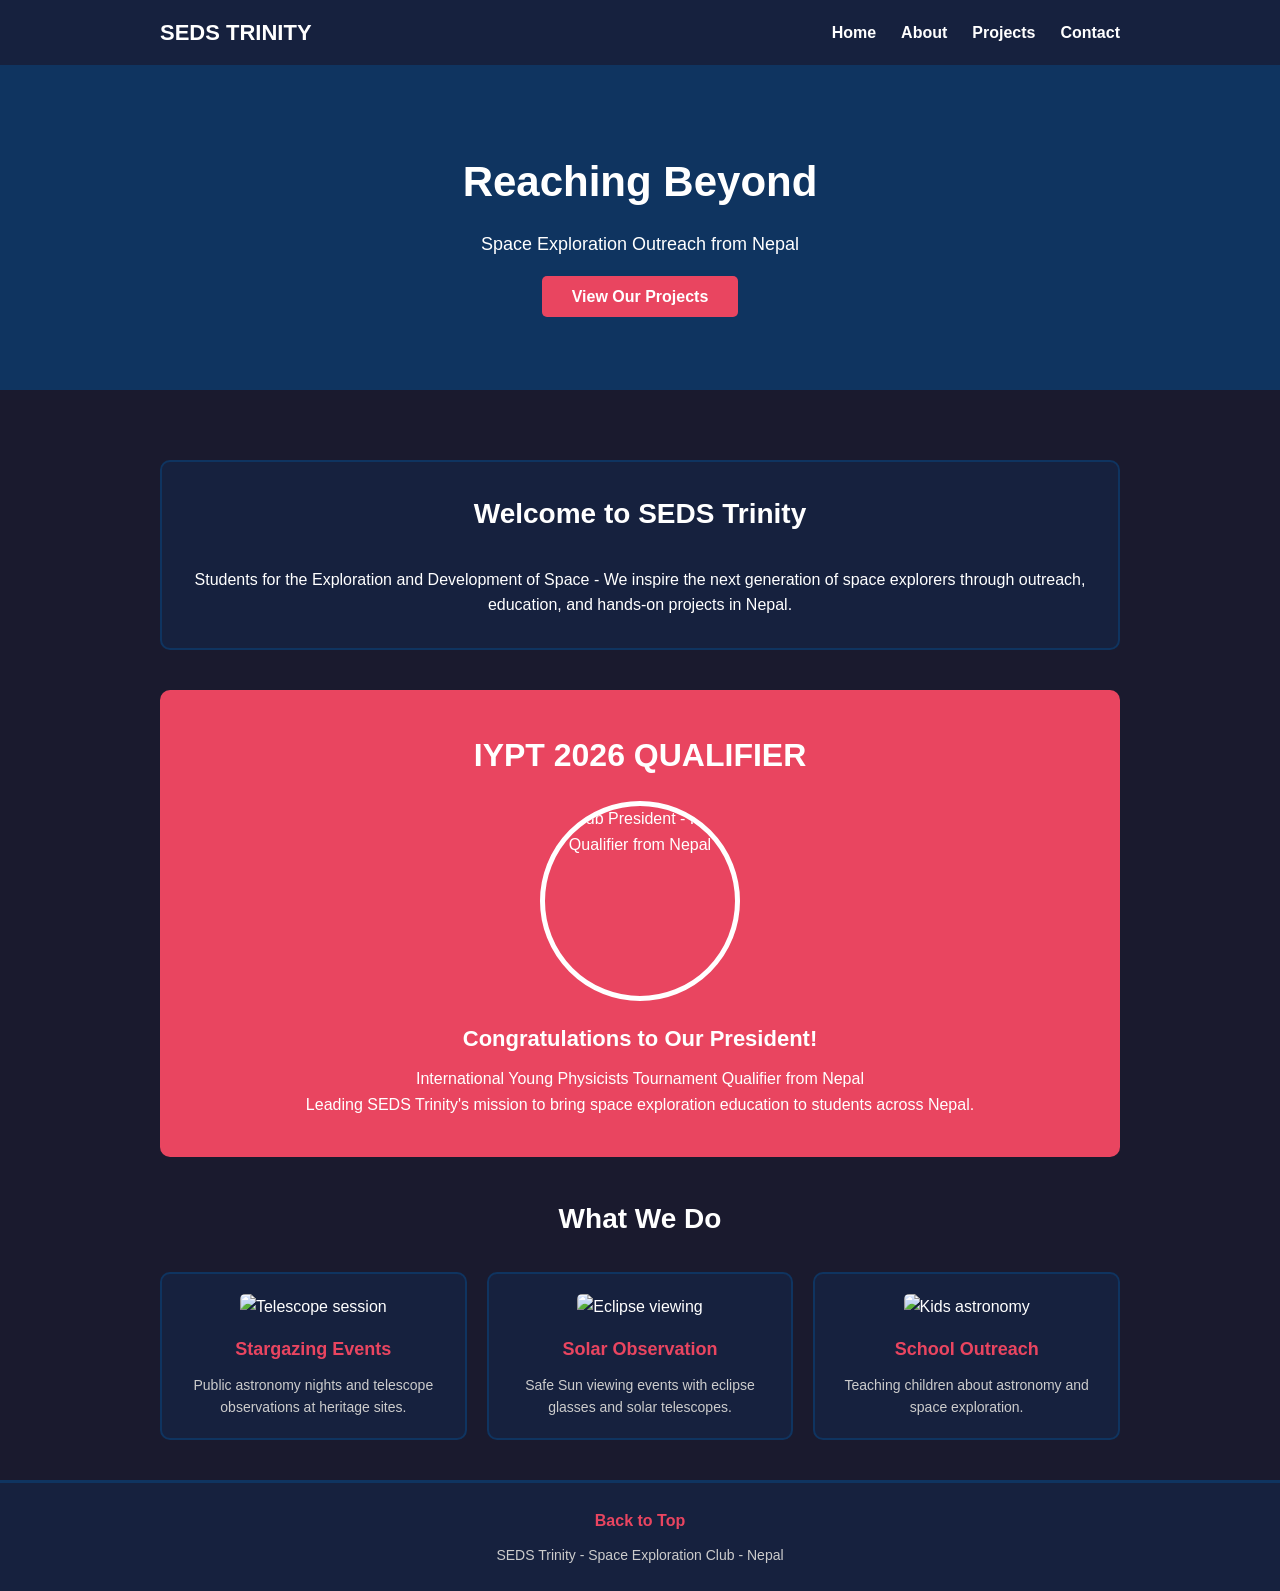
==== index.html @ de7b5e02 "Add files via upload" ====
<!DOCTYPE html>
<html lang="en">
<head>
    <meta charset="UTF-8">
    <meta name="viewport" content="width=device-width, initial-scale=1.0">
    <title>SEDS Trinity - Space Exploration Outreach</title>
    <link rel="stylesheet" href="style.css">
</head>
<body>
    <header>
        <nav>
            <div class="logo">SEDS TRINITY</div>
            <ul class="nav-links">
                <li><a href="index.html">Home</a></li>
                <li><a href="about.html">About</a></li>
                <li><a href="projects.html">Projects</a></li>
                <li><a href="contact.html">Contact</a></li>
            </ul>
        </nav>
    </header>

    <section class="hero">
        <h1>Reaching Beyond</h1>
        <p>Space Exploration Outreach from Nepal</p>
        <a href="projects.html" class="cta-button">View Our Projects</a>
    </section>

    <div class="content">
        <section class="mission">
            <h2 class="section-title">Welcome to SEDS Trinity</h2>
            <p>Students for the Exploration and Development of Space - We inspire the next generation of space explorers through outreach, education, and hands-on projects in Nepal.</p>
        </section>

        <section class="iypt-section">
            <h2>IYPT 2026 QUALIFIER</h2>
            <img src="images/president.jpg" alt="Club President - IYPT Qualifier from Nepal">
            <h3>Congratulations to Our President!</h3>
            <p>International Young Physicists Tournament Qualifier from Nepal<br>
            Leading SEDS Trinity's mission to bring space exploration education to students across Nepal.</p>
        </section>

        <h2 class="section-title">What We Do</h2>
        <div class="projects-grid">
            <article class="project-card">
                <img src="https://hebbkx1anhila5yf.public.blob.vercel-storage.com/IMG-20260116-WA0200-TsGkdJYZTdtAKbH1X0Xp45AK5cdZyT.jpg" alt="Telescope session">
                <h3>Stargazing Events</h3>
                <p>Public astronomy nights and telescope observations at heritage sites.</p>
            </article>
            <article class="project-card">
                <img src="https://hebbkx1anhila5yf.public.blob.vercel-storage.com/IMG-20260116-WA0018-GEKkafwyhMJja9euT4ejNrIiw3ciVZ.jpg" alt="Eclipse viewing">
                <h3>Solar Observation</h3>
                <p>Safe Sun viewing events with eclipse glasses and solar telescopes.</p>
            </article>
            <article class="project-card">
                <img src="https://hebbkx1anhila5yf.public.blob.vercel-storage.com/IMG-20260117-WA0004-IBfyGqlhPbUP5fz2wrxb5h6Hn8F1TS.jpg" alt="Kids astronomy">
                <h3>School Outreach</h3>
                <p>Teaching children about astronomy and space exploration.</p>
            </article>
        </div>
    </div>

    <footer>
        <a href="#" class="back-to-top">Back to Top</a>
        <p class="copyright">SEDS Trinity - Space Exploration Club - Nepal</p>
    </footer>
</body>
</html>
---- style.css ----
/* Basic Reset */
* {
    margin: 0;
    padding: 0;
    box-sizing: border-box;
}

/* Body Styles */
body {
    font-family: Arial, sans-serif;
    line-height: 1.6;
    color: white;
    background-color: #1a1a2e;
}

/* Header */
header {
    background-color: #16213e;
    padding: 15px 0;
    border-bottom: 3px solid #0f3460;
}

nav {
    max-width: 1000px;
    margin: 0 auto;
    padding: 0 20px;
    display: flex;
    justify-content: space-between;
    align-items: center;
}

.logo {
    font-size: 22px;
    font-weight: bold;
    color: white;
}

.nav-links {
    list-style: none;
    display: flex;
    gap: 25px;
}

.nav-links a {
    color: white;
    text-decoration: none;
    font-weight: bold;
}

.nav-links a:hover {
    color: #e94560;
    text-decoration: underline;
}

/* Hero Section */
.hero {
    background-color: #0f3460;
    padding: 80px 20px;
    text-align: center;
}

.hero h1 {
    font-size: 42px;
    margin-bottom: 15px;
}

.hero p {
    font-size: 18px;
    margin-bottom: 25px;
}

.cta-button {
    background-color: #e94560;
    color: white;
    padding: 12px 30px;
    text-decoration: none;
    border-radius: 5px;
    font-weight: bold;
}

.cta-button:hover {
    background-color: #c73e54;
}

/* Content Area */
.content {
    max-width: 1000px;
    margin: 0 auto;
    padding: 40px 20px;
}

/* Mission Section */
.mission {
    background-color: #16213e;
    padding: 30px;
    text-align: center;
    margin: 30px 0;
    border-radius: 10px;
    border: 2px solid #0f3460;
}

/* Section Titles */
.section-title {
    font-size: 28px;
    text-align: center;
    margin-bottom: 30px;
    color: white;
}

/* Projects Grid */
.projects-grid {
    display: grid;
    grid-template-columns: repeat(3, 1fr);
    gap: 20px;
}

.project-card {
    background-color: #16213e;
    border: 2px solid #0f3460;
    padding: 20px;
    border-radius: 10px;
    text-align: center;
}

.project-card:hover {
    border-color: #e94560;
}

.project-card img {
    width: 100%;
    height: 200px;
    object-fit: cover;
    border-radius: 5px;
    margin-bottom: 15px;
}

.project-card h3 {
    font-size: 18px;
    margin-bottom: 10px;
    color: #e94560;
}

.project-card p {
    font-size: 14px;
    color: #ccc;
}

/* Team Grid */
.team-grid {
    display: grid;
    grid-template-columns: repeat(3, 1fr);
    gap: 20px;
}

.team-member {
    text-align: center;
    padding: 25px;
    background-color: #16213e;
    border: 2px solid #0f3460;
    border-radius: 10px;
}

.team-member:hover {
    border-color: #e94560;
}

.team-member img {
    width: 120px;
    height: 120px;
    border-radius: 50%;
    object-fit: cover;
    margin-bottom: 15px;
    border: 3px solid #e94560;
}

.team-member h3 {
    font-size: 18px;
    margin-bottom: 5px;
}

.team-member p {
    font-size: 14px;
    color: #ccc;
}

/* Contact Form */
.contact-form {
    max-width: 500px;
    margin: 0 auto;
}

.form-group {
    margin-bottom: 20px;
}

.form-group label {
    display: block;
    margin-bottom: 8px;
    font-weight: bold;
}

.form-group input,
.form-group textarea {
    width: 100%;
    padding: 12px;
    background-color: #16213e;
    border: 2px solid #0f3460;
    border-radius: 5px;
    color: white;
    font-size: 16px;
}

.form-group input:focus,
.form-group textarea:focus {
    outline: none;
    border-color: #e94560;
}

.form-group textarea {
    height: 120px;
}

.submit-btn {
    width: 100%;
    background-color: #e94560;
    color: white;
    padding: 15px;
    border: none;
    border-radius: 5px;
    font-size: 16px;
    font-weight: bold;
    cursor: pointer;
}

.submit-btn:hover {
    background-color: #c73e54;
}

/* IYPT Highlight Section */
.iypt-section {
    background-color: #e94560;
    padding: 40px;
    margin: 40px 0;
    text-align: center;
    border-radius: 10px;
}

.iypt-section h2 {
    font-size: 32px;
    margin-bottom: 20px;
    color: white;
}

.iypt-section img {
    width: 200px;
    height: 200px;
    border-radius: 50%;
    border: 5px solid white;
    margin: 20px auto;
    display: block;
    object-fit: cover;
}

.iypt-section h3 {
    font-size: 22px;
    margin-bottom: 10px;
    color: white;
}

.iypt-section p {
    font-size: 16px;
    color: white;
}

/* Footer */
footer {
    background-color: #16213e;
    border-top: 3px solid #0f3460;
    padding: 25px;
    text-align: center;
}

.back-to-top {
    color: #e94560;
    text-decoration: none;
    font-weight: bold;
    display: block;
    margin-bottom: 10px;
}

.back-to-top:hover {
    text-decoration: underline;
}

.copyright {
    color: #ccc;
    font-size: 14px;
}

/* Responsive - for smaller screens */
@media (max-width: 768px) {
    .nav-links {
        gap: 15px;
    }
    
    .projects-grid,
    .team-grid {
        grid-template-columns: 1fr;
    }
    
    .hero h1 {
        font-size: 28px;
    }
    
    .iypt-section {
        padding: 25px;
    }
    
    .iypt-section img {
        width: 150px;
        height: 150px;
    }
}
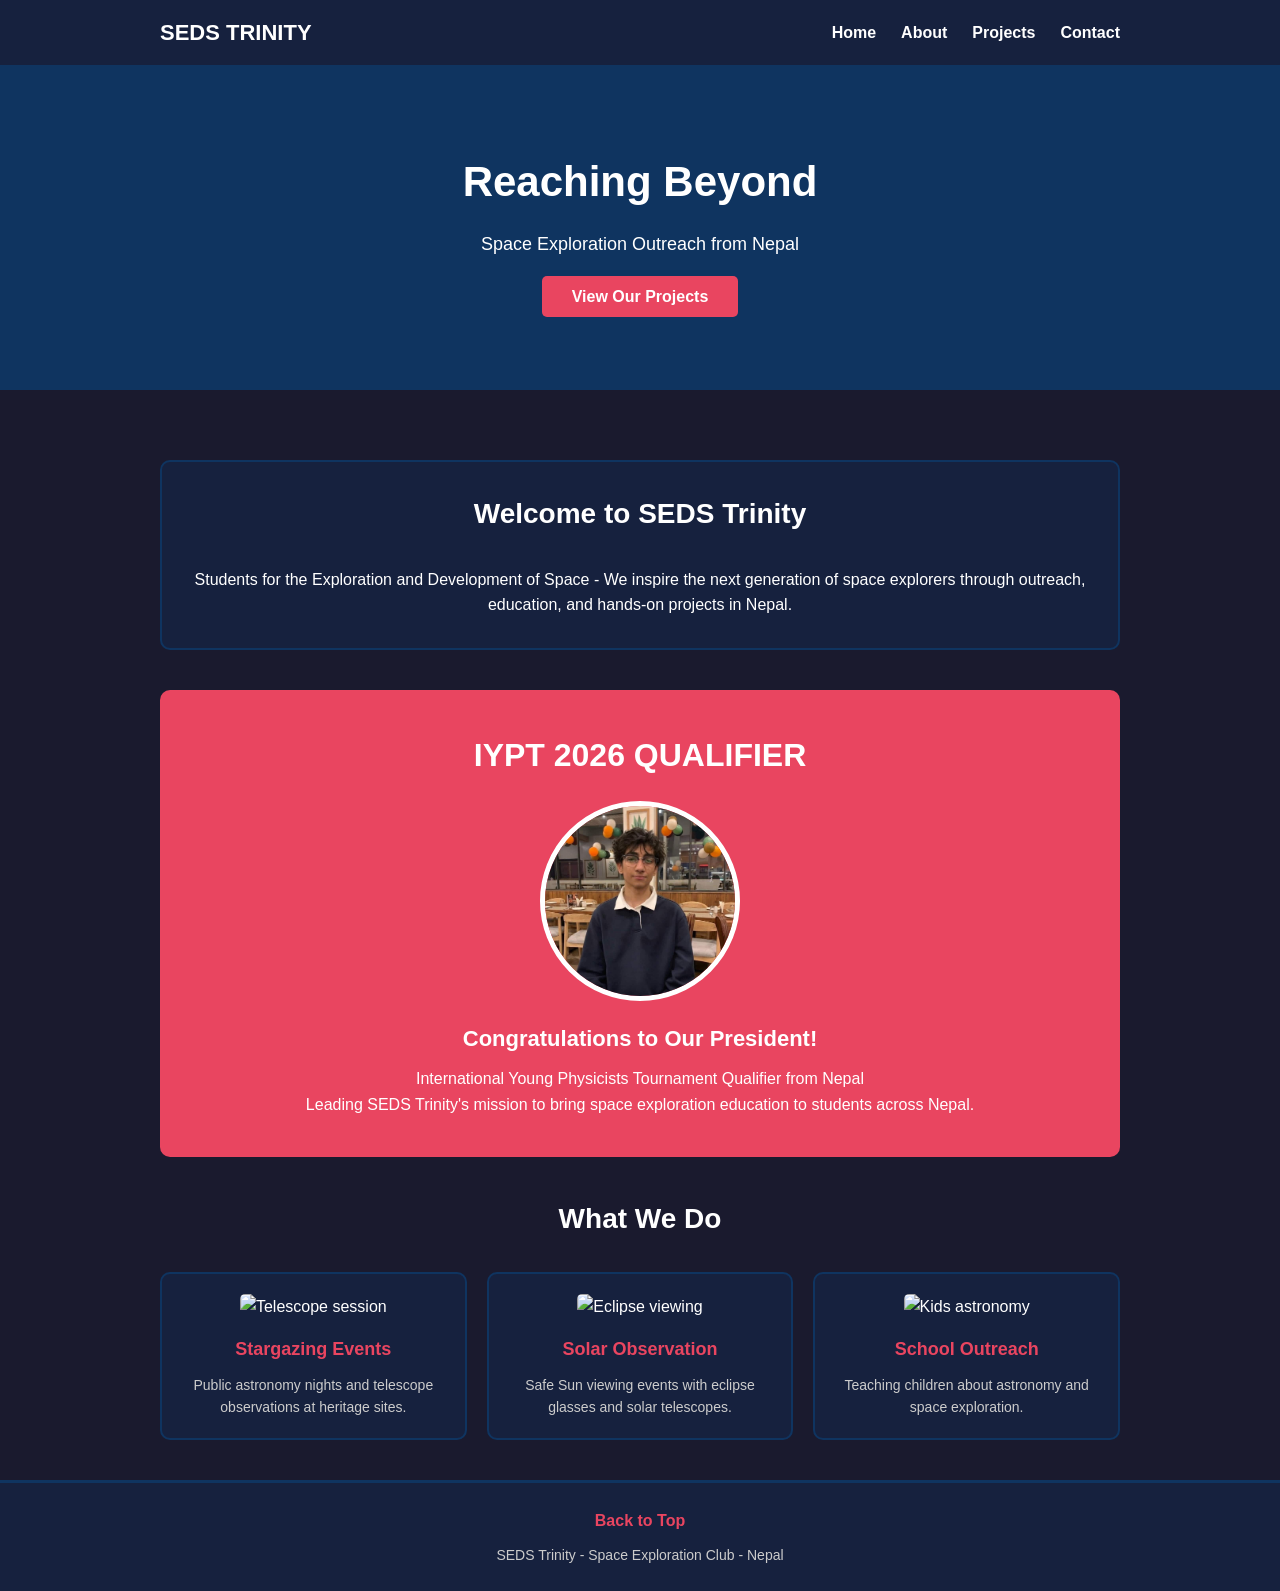
==== commit 456acd7f: "Update image source path for president.jpg" ====
--- a/index.html
+++ b/index.html
@@ -33,7 +33,7 @@
 
         <section class="iypt-section">
             <h2>IYPT 2026 QUALIFIER</h2>
-            <img src="images/president.jpg" alt="Club President - IYPT Qualifier from Nepal">
+            <img src="/president.jpg" alt="Club President - IYPT Qualifier from Nepal">
             <h3>Congratulations to Our President!</h3>
             <p>International Young Physicists Tournament Qualifier from Nepal<br>
             Leading SEDS Trinity's mission to bring space exploration education to students across Nepal.</p>
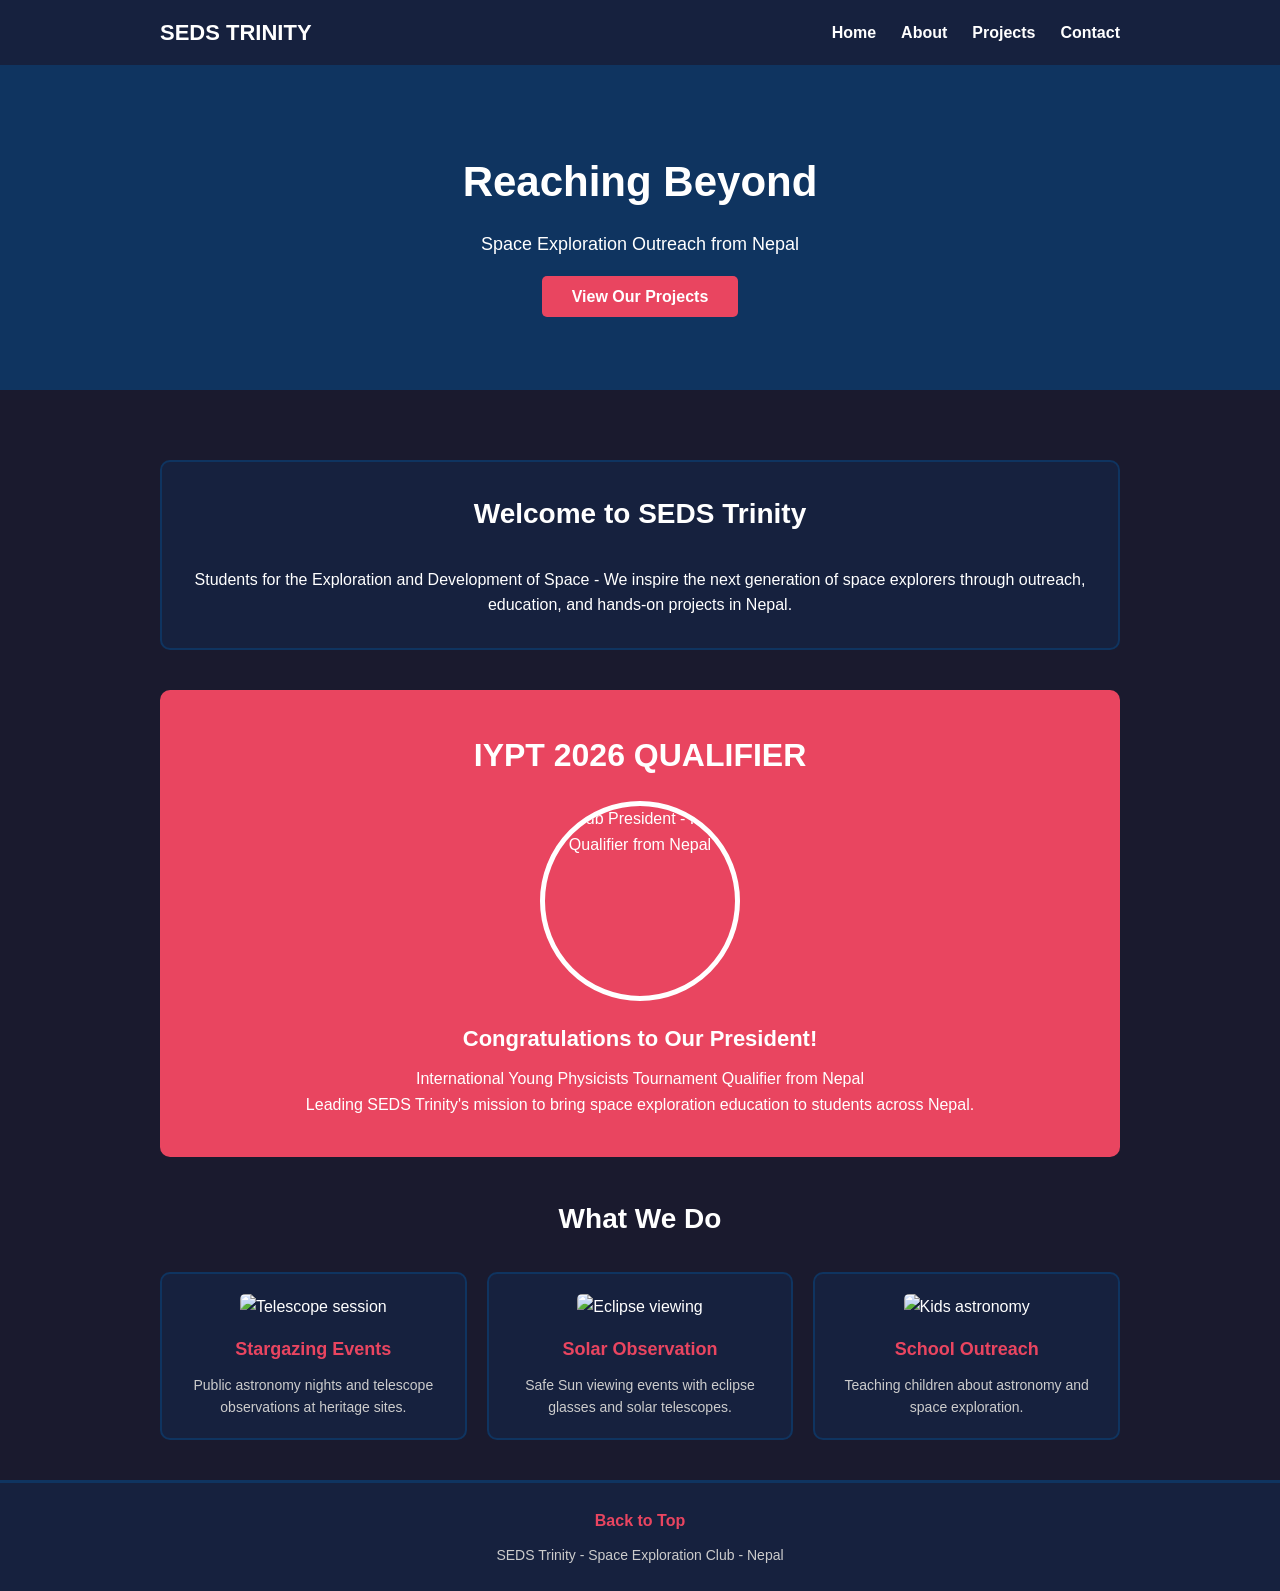
==== commit 2019cf96: "Add files via upload" ====
--- a/index.html
+++ b/index.html
@@ -33,7 +33,7 @@
 
         <section class="iypt-section">
             <h2>IYPT 2026 QUALIFIER</h2>
-            <img src="/president.jpg" alt="Club President - IYPT Qualifier from Nepal">
+            <img src="projects/IMG_20260417_201648_630.jpg" alt="Club President - IYPT Qualifier from Nepal">
             <h3>Congratulations to Our President!</h3>
             <p>International Young Physicists Tournament Qualifier from Nepal<br>
             Leading SEDS Trinity's mission to bring space exploration education to students across Nepal.</p>
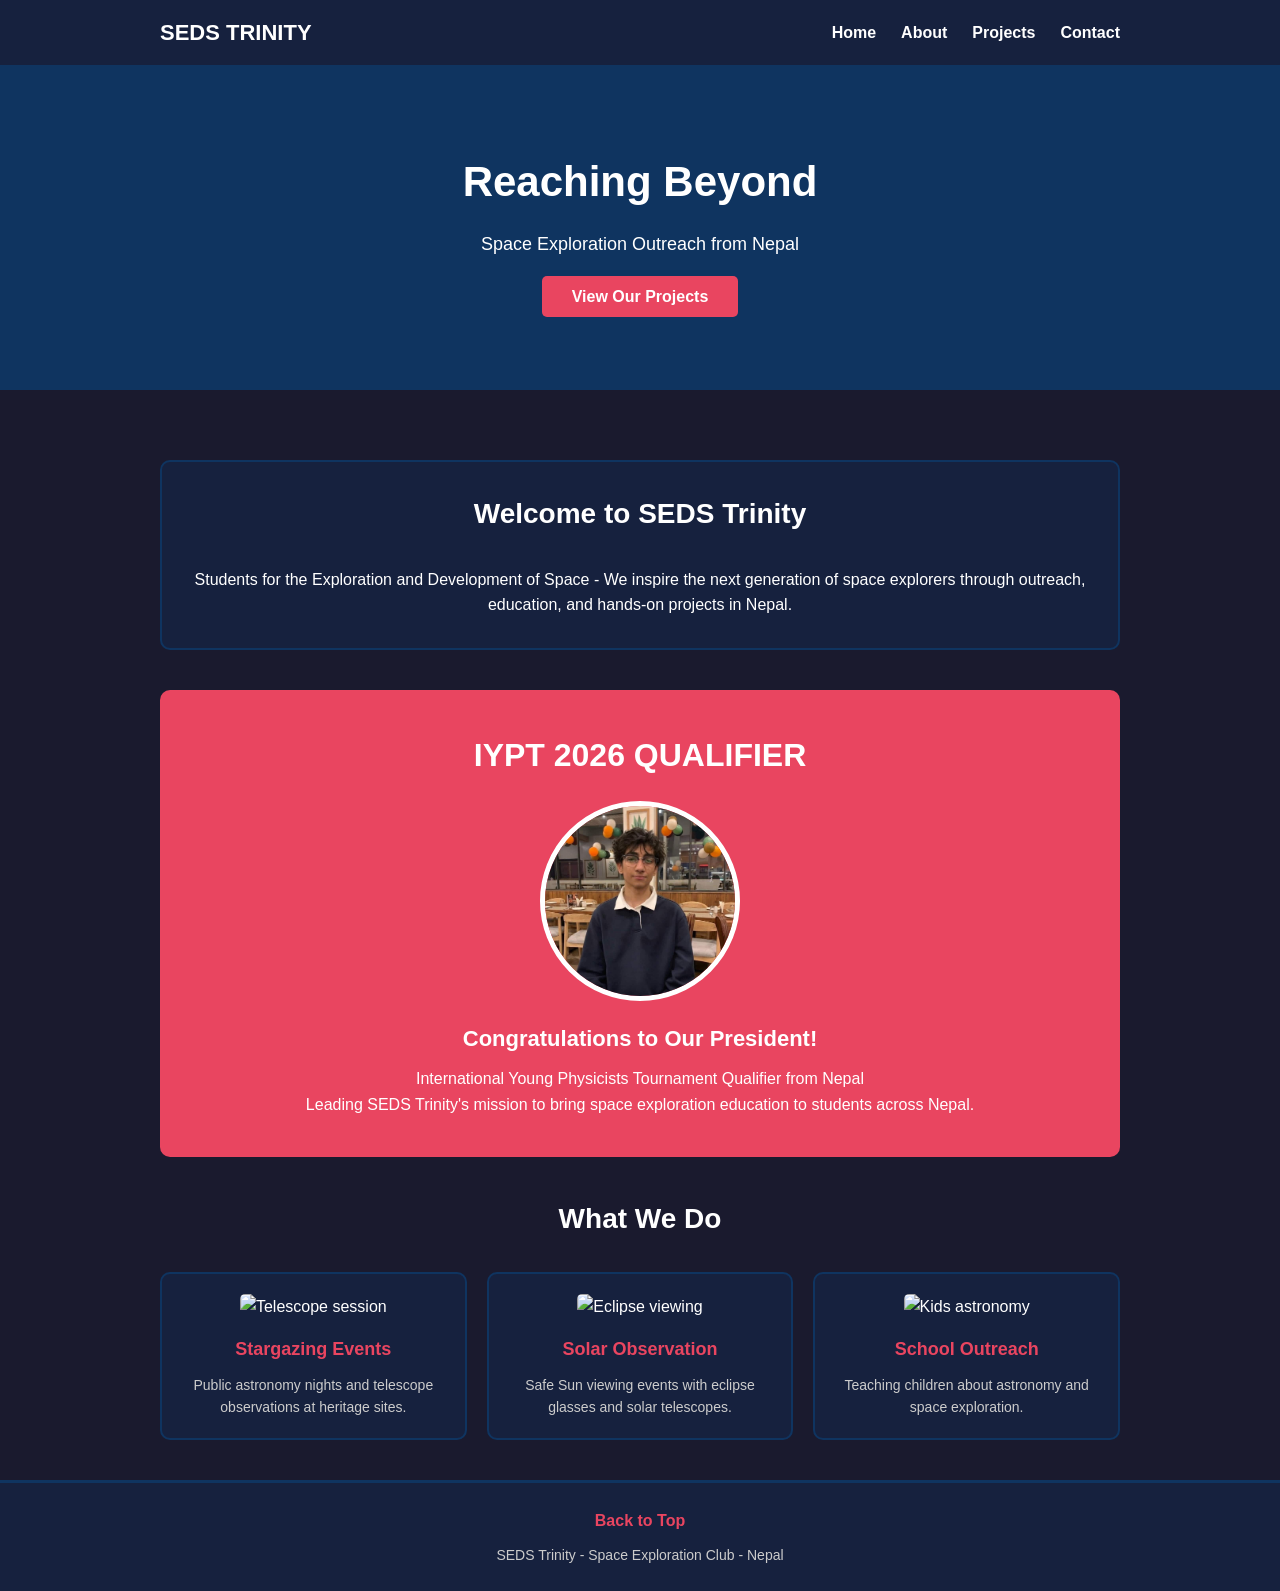
==== commit f6617072: "Update index.html" ====
--- a/index.html
+++ b/index.html
@@ -33,7 +33,7 @@
 
         <section class="iypt-section">
             <h2>IYPT 2026 QUALIFIER</h2>
-            <img src="projects/IMG_20260417_201648_630.jpg" alt="Club President - IYPT Qualifier from Nepal">
+            <img src="IMG_20260417_201648_630.jpg" alt="Club President - IYPT Qualifier from Nepal">
             <h3>Congratulations to Our President!</h3>
             <p>International Young Physicists Tournament Qualifier from Nepal<br>
             Leading SEDS Trinity's mission to bring space exploration education to students across Nepal.</p>
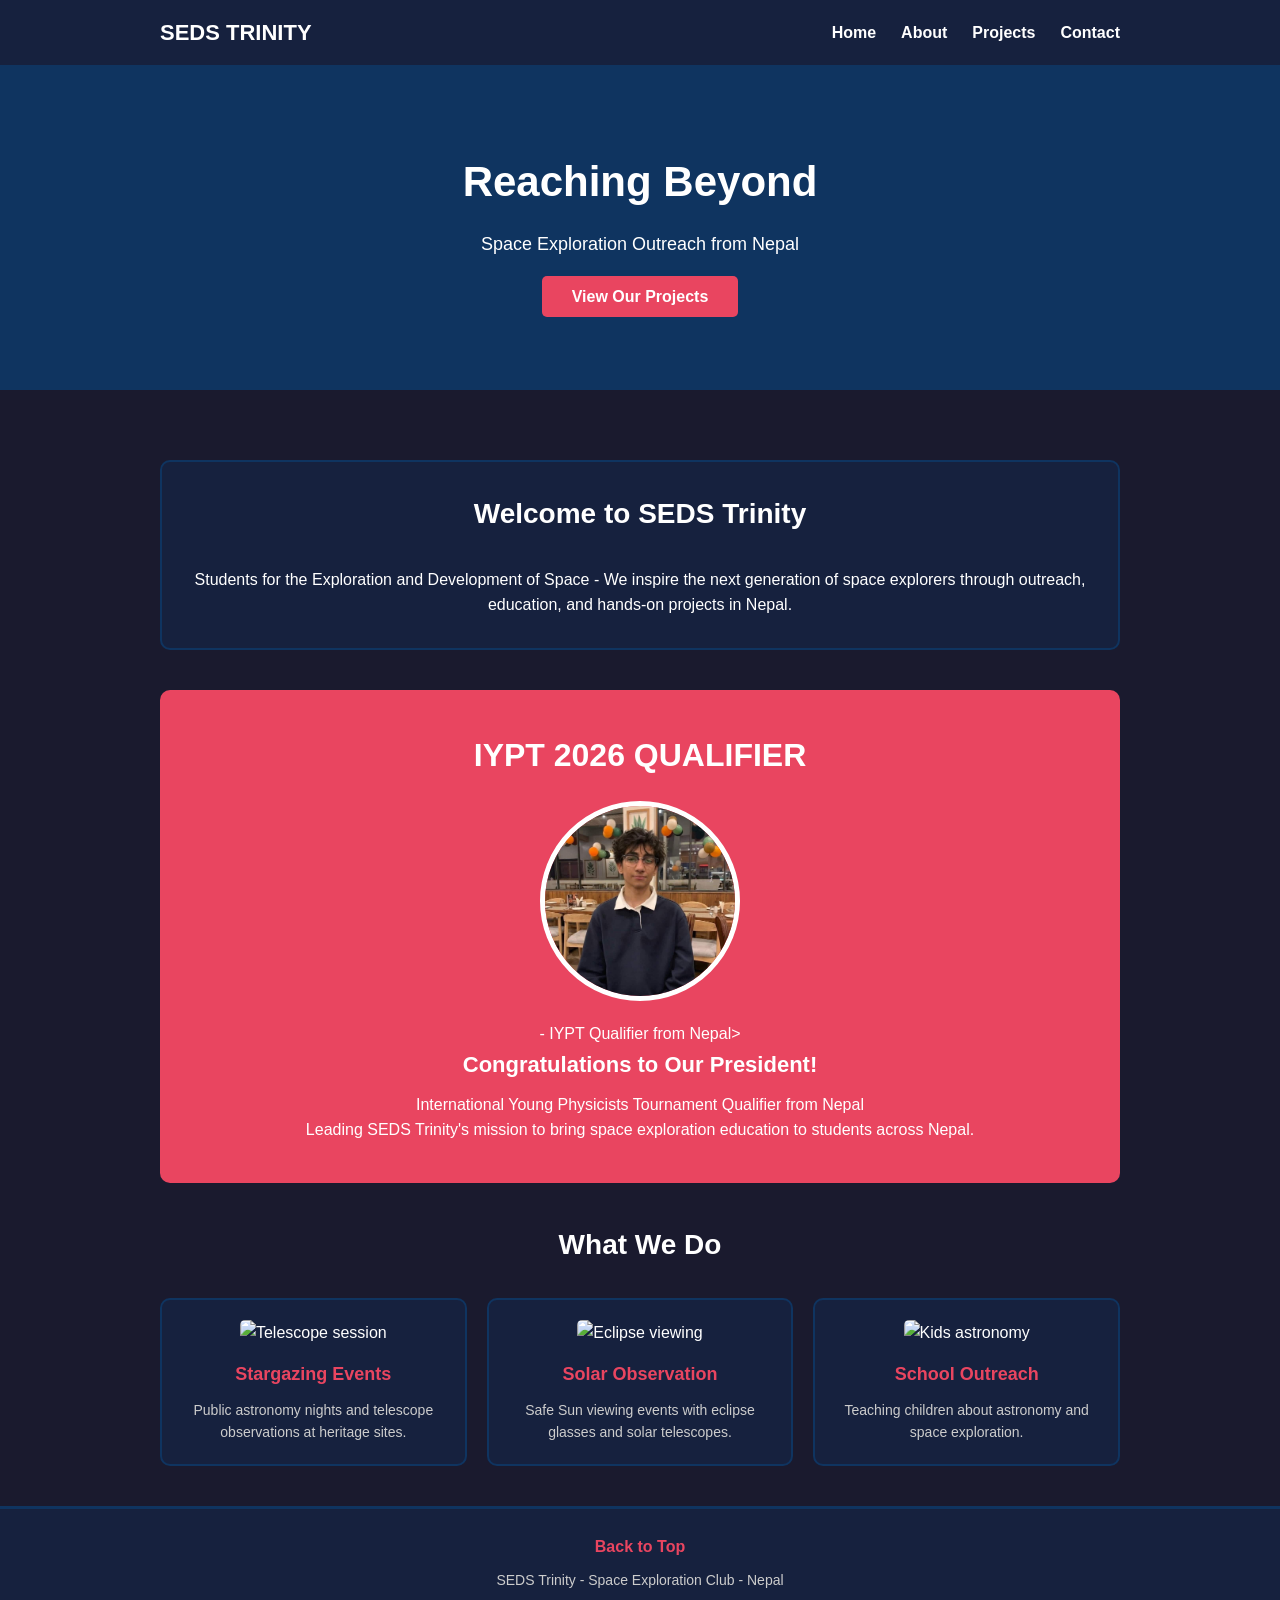
==== commit 7f434fae: "Update index.html" ====
--- a/index.html
+++ b/index.html
@@ -33,7 +33,7 @@
 
         <section class="iypt-section">
             <h2>IYPT 2026 QUALIFIER</h2>
-            <img src="IMG_20260417_201648_630.jpg" alt="Club President - IYPT Qualifier from Nepal">
+            <img src="IMG_20260417_201648_630.jpg" alt="Club President">  - IYPT Qualifier from Nepal>
             <h3>Congratulations to Our President!</h3>
             <p>International Young Physicists Tournament Qualifier from Nepal<br>
             Leading SEDS Trinity's mission to bring space exploration education to students across Nepal.</p>
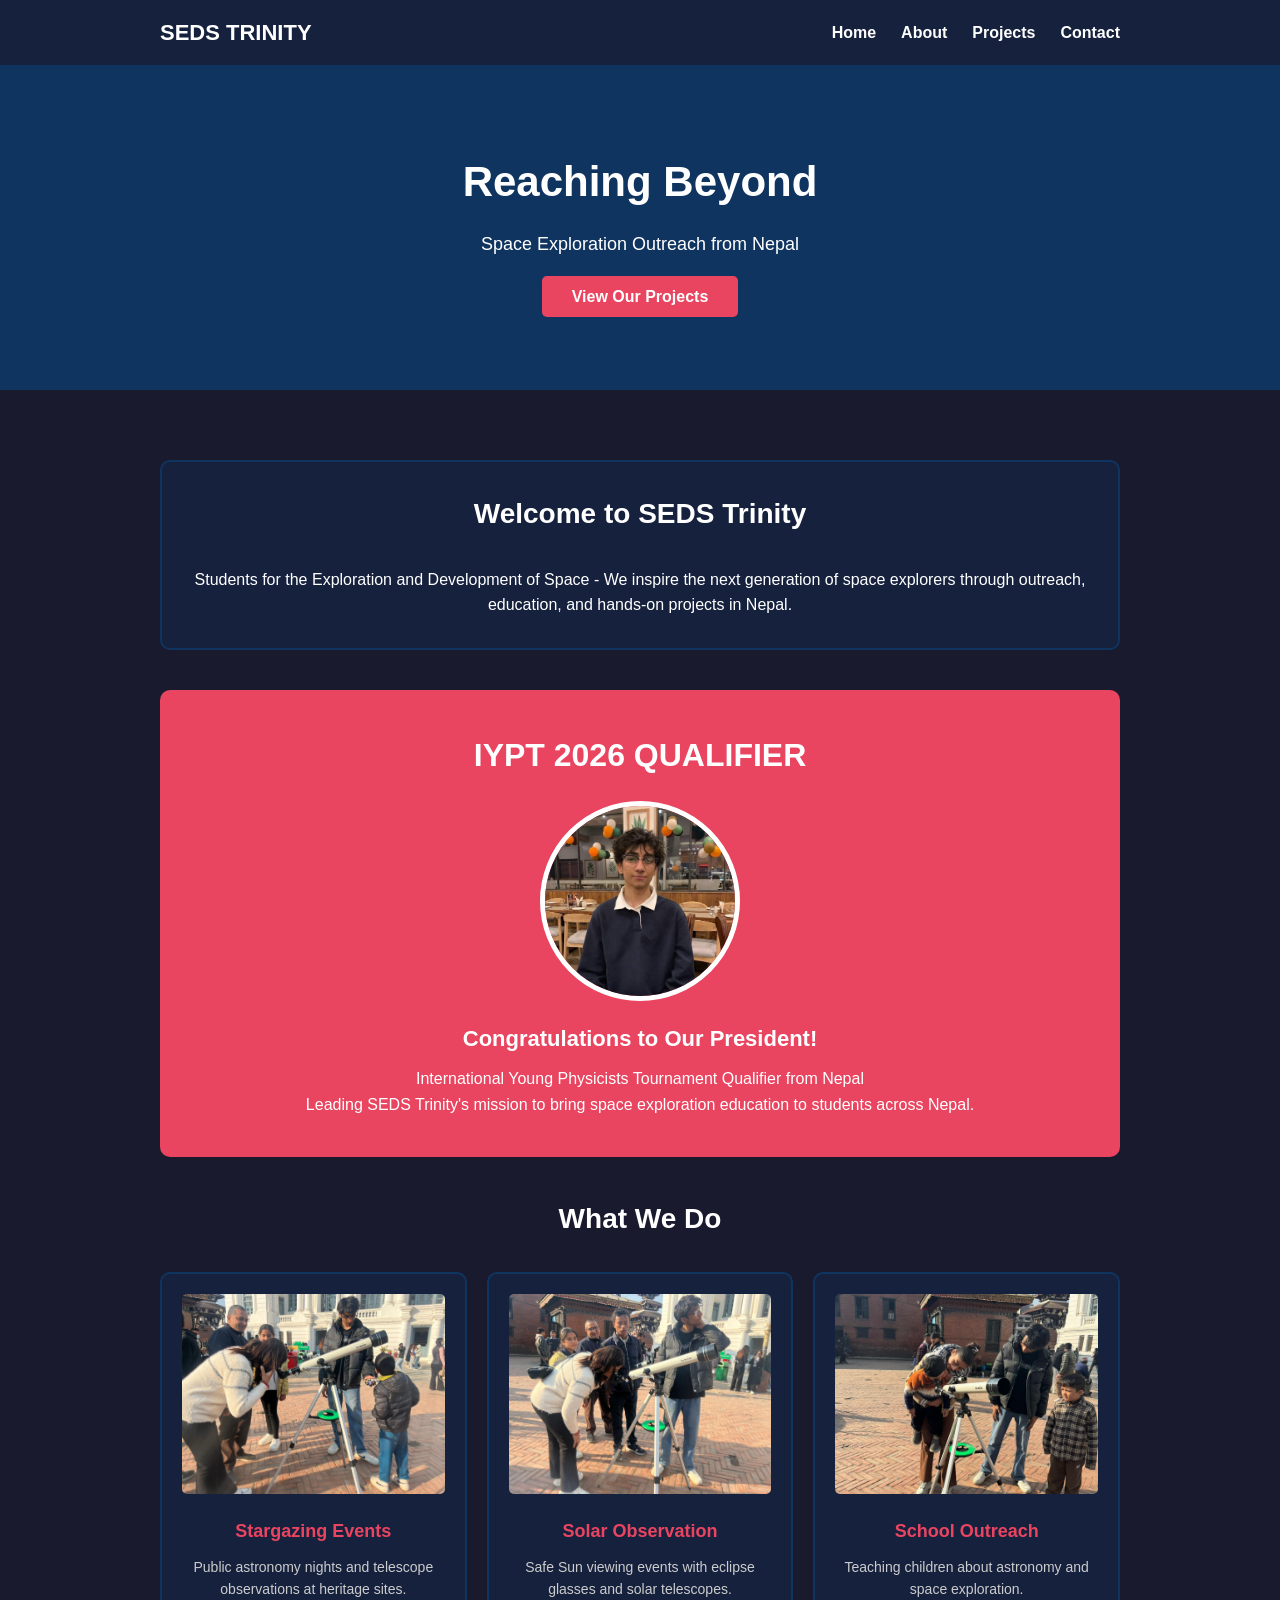
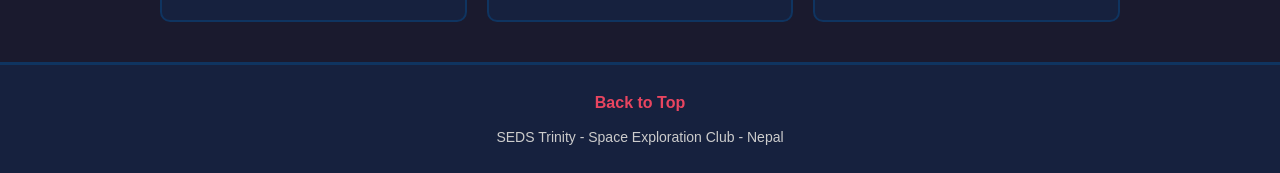
==== commit 1769f0ba: "Update index.html" ====
--- a/index.html
+++ b/index.html
@@ -33,7 +33,7 @@
 
         <section class="iypt-section">
             <h2>IYPT 2026 QUALIFIER</h2>
-            <img src="IMG_20260417_201648_630.jpg" alt="Club President">  - IYPT Qualifier from Nepal>
+            <img src="IMG_20260417_201648_630.jpg" alt="Club President - IYPT Qualifier from Nepal">
             <h3>Congratulations to Our President!</h3>
             <p>International Young Physicists Tournament Qualifier from Nepal<br>
             Leading SEDS Trinity's mission to bring space exploration education to students across Nepal.</p>
@@ -42,17 +42,17 @@
         <h2 class="section-title">What We Do</h2>
         <div class="projects-grid">
             <article class="project-card">
-                <img src="https://hebbkx1anhila5yf.public.blob.vercel-storage.com/IMG-20260116-WA0200-TsGkdJYZTdtAKbH1X0Xp45AK5cdZyT.jpg" alt="Telescope session">
+                <img src="IMG-20260116-WA0200.jpg" alt="Telescope session">
                 <h3>Stargazing Events</h3>
                 <p>Public astronomy nights and telescope observations at heritage sites.</p>
             </article>
             <article class="project-card">
-                <img src="https://hebbkx1anhila5yf.public.blob.vercel-storage.com/IMG-20260116-WA0018-GEKkafwyhMJja9euT4ejNrIiw3ciVZ.jpg" alt="Eclipse viewing">
+                <img src="IMG-20260116-WA0196.jpg" alt="Eclipse viewing">
                 <h3>Solar Observation</h3>
                 <p>Safe Sun viewing events with eclipse glasses and solar telescopes.</p>
             </article>
             <article class="project-card">
-                <img src="https://hebbkx1anhila5yf.public.blob.vercel-storage.com/IMG-20260117-WA0004-IBfyGqlhPbUP5fz2wrxb5h6Hn8F1TS.jpg" alt="Kids astronomy">
+                <img src="IMG-20260117-WA0004.jpg" alt="Kids astronomy">
                 <h3>School Outreach</h3>
                 <p>Teaching children about astronomy and space exploration.</p>
             </article>
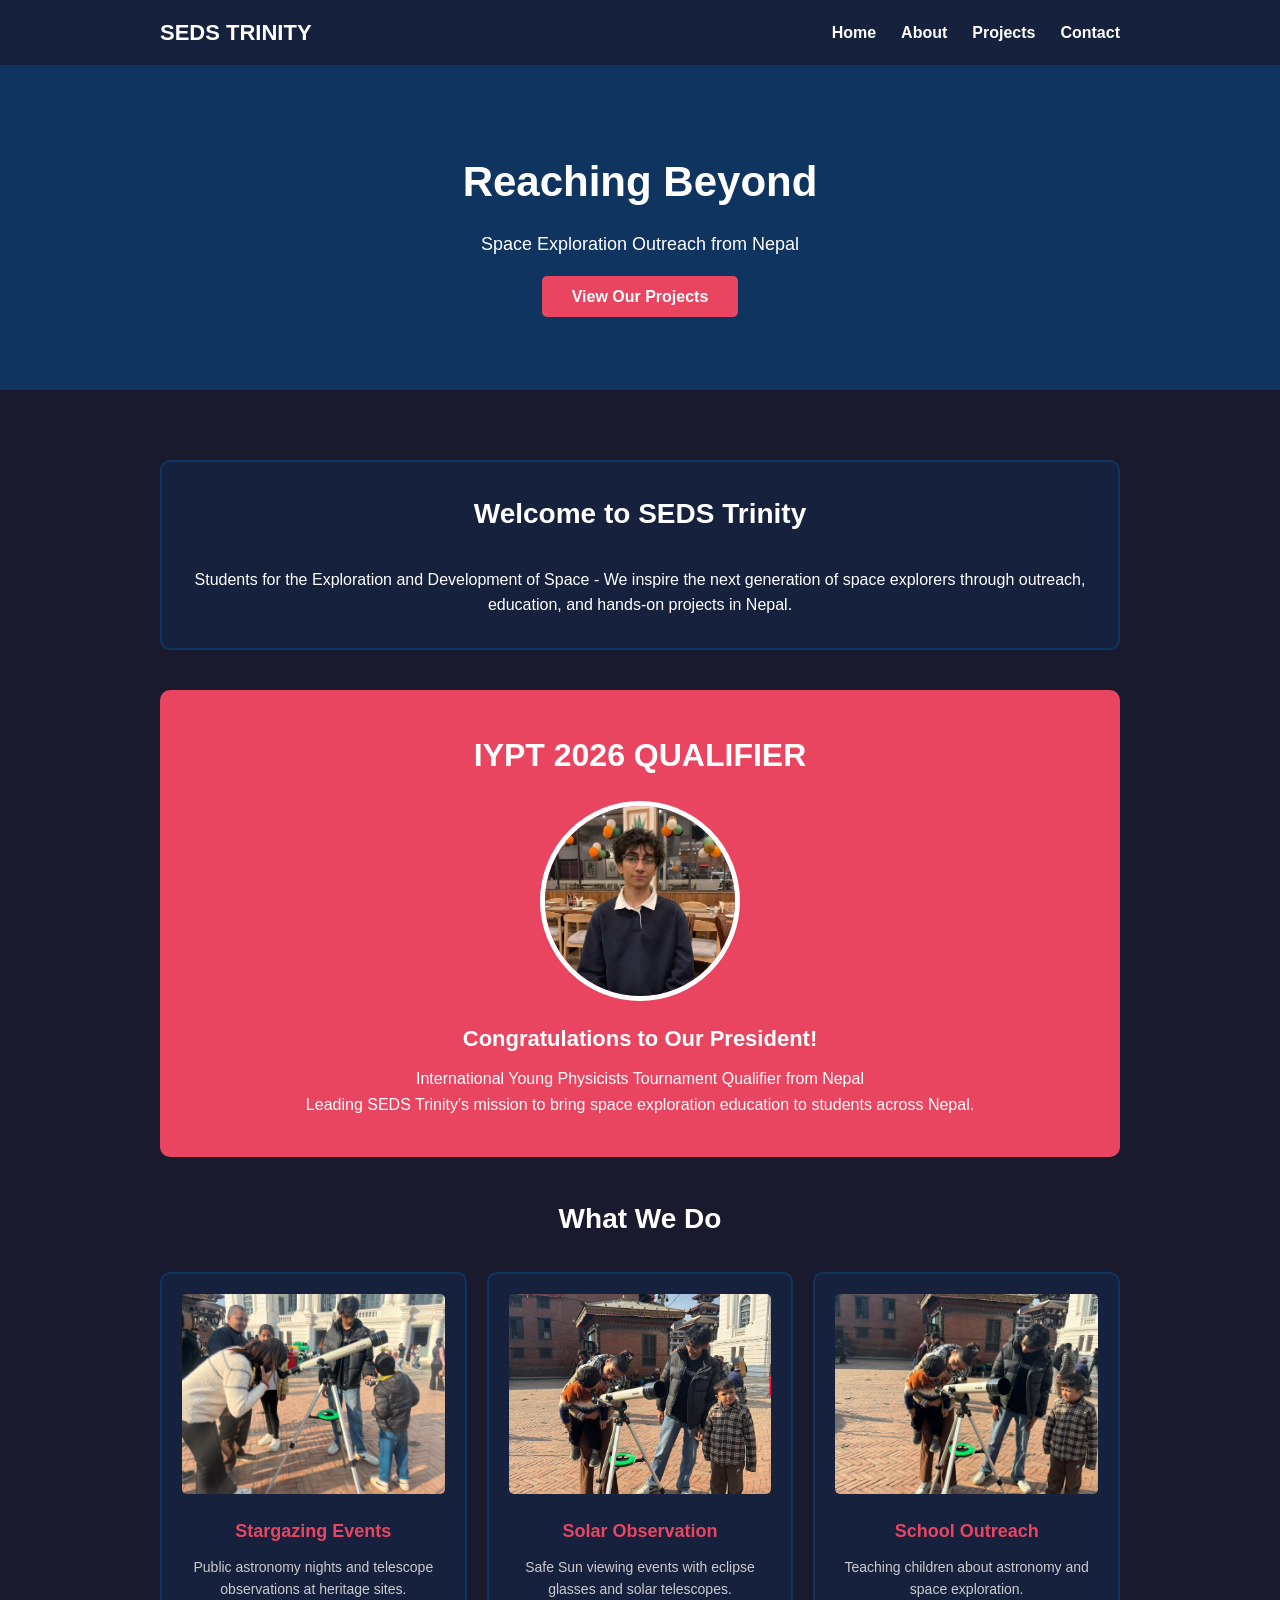
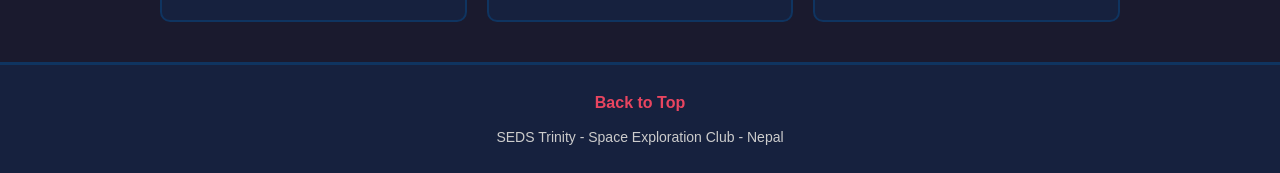
==== commit d381ee54: "Update index.html" ====
--- a/index.html
+++ b/index.html
@@ -47,7 +47,7 @@
                 <p>Public astronomy nights and telescope observations at heritage sites.</p>
             </article>
             <article class="project-card">
-                <img src="IMG-20260116-WA0196.jpg" alt="Eclipse viewing">
+                <img src="IMG-20260116-WA0383.jpg" alt="Eclipse viewing">
                 <h3>Solar Observation</h3>
                 <p>Safe Sun viewing events with eclipse glasses and solar telescopes.</p>
             </article>
